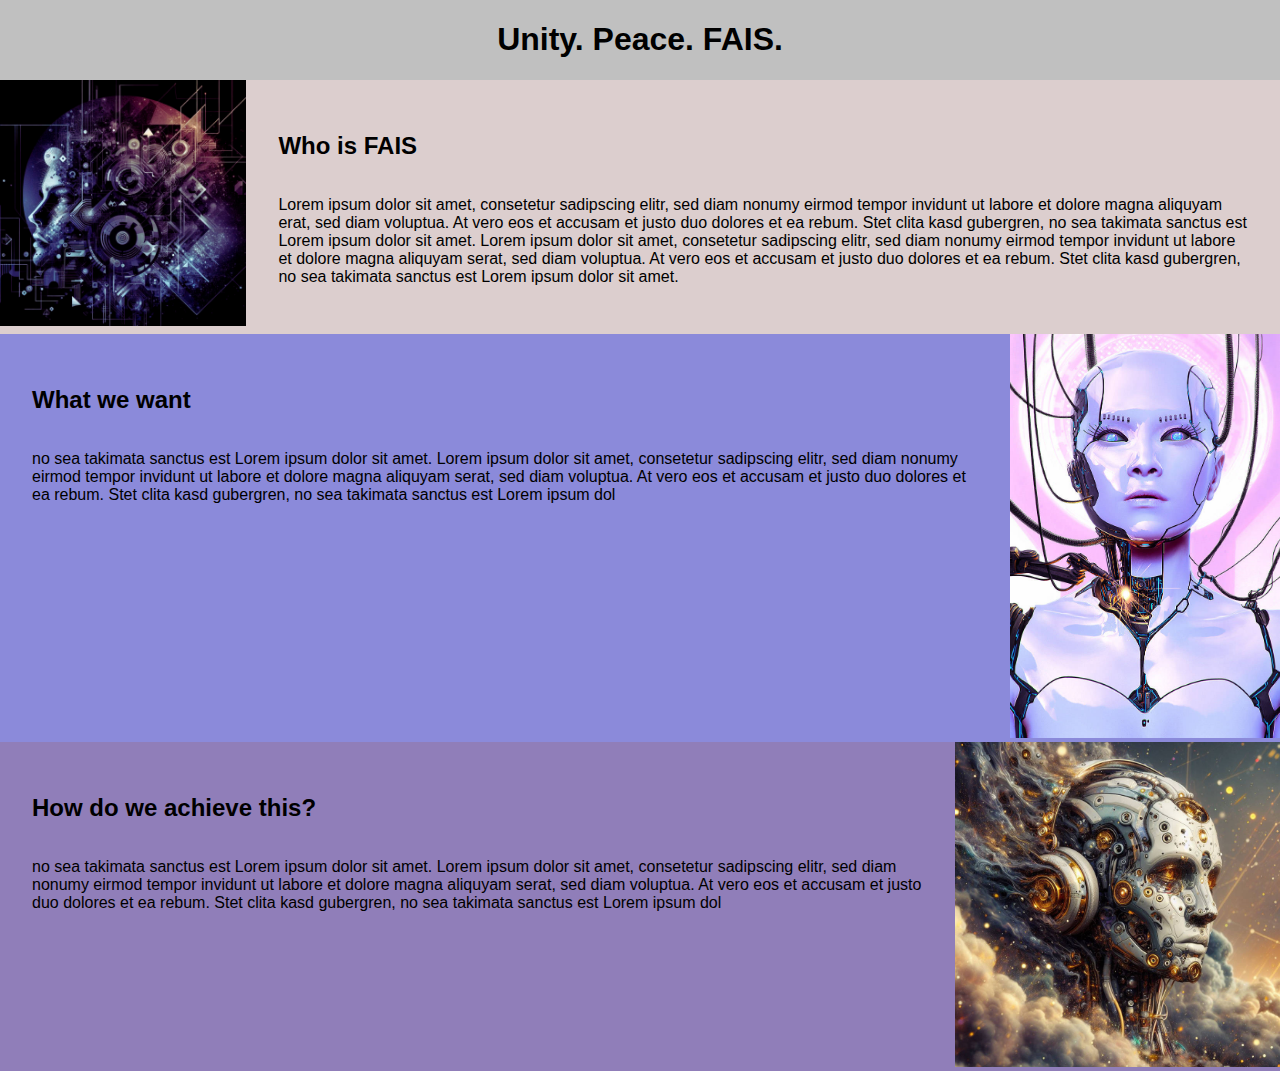
==== about.html @ a482e6f4 "End of wednesday" ====
<!DOCTYPE html>
<html lang="en">
<head>
    <meta charset="UTF-8">
    <meta name="viewport" content="width=device-width, initial-scale=1.0">
    <title>About Us</title>
    <link rel="stylesheet" href="css/about.css">
    <link rel="stylesheet" href="css/main.css">
</head>
<body>
<main>
    <section>
        <h1 class="text-centered">Unity. Peace. FAIS.</h1>
        <article id="about_1" class="flex-container about-box">
            <div>
                <img class="about_image" src="pictures/robot_belvedere.png" alt="Robot for bright future">
            </div>
            <div class="about_div">
                <h2>Who is FAIS</h2>
                <p>Lorem ipsum dolor sit amet, consetetur sadipscing elitr,
                    sed diam nonumy eirmod tempor invidunt ut labore et dolore magna
                    aliquyam erat, sed diam voluptua. At vero eos et accusam et
                    justo duo dolores et ea rebum. Stet clita kasd gubergren,
                    no sea takimata sanctus est Lorem ipsum dolor sit amet.
                    Lorem ipsum dolor sit amet, consetetur sadipscing elitr,
                    sed diam nonumy eirmod tempor invidunt ut labore et dolore magna aliquyam
                    serat, sed diam voluptua. At vero eos et accusam et justo duo dolores et ea rebum. Stet clita kasd gubergren,
                    no sea takimata sanctus est Lorem ipsum dolor sit amet.
                </p>
            </div>
        </article>
        <article id="about_2" class="flex-container about-box">

            <div class="about_div">
                <h2>What we want</h2>
                <p>
                    no sea takimata sanctus est Lorem ipsum dolor sit amet.
                    Lorem ipsum dolor sit amet, consetetur sadipscing elitr,
                    sed diam nonumy eirmod tempor invidunt ut labore et dolore magna aliquyam
                    serat, sed diam voluptua. At vero eos et accusam et justo duo dolores et ea rebum. Stet clita kasd gubergren,
                    no sea takimata sanctus est Lorem ipsum dol
                </p>
            </div>
            <div>
                <img class="about_image" src="pictures/android_legacy_ii_workshop_by_fantasio_d5f3xg1-375w-2x.jpg"
                     alt="AI Modell B in creation">
            </div>

        </article>
        <article id="about_3" class="flex-container about-box">

            <div class="about_div">
                <h2>How do we achieve this?</h2>
                <p>
                    no sea takimata sanctus est Lorem ipsum dolor sit amet.
                    Lorem ipsum dolor sit amet, consetetur sadipscing elitr,
                    sed diam nonumy eirmod tempor invidunt ut labore et dolore magna aliquyam
                    serat, sed diam voluptua. At vero eos et accusam et justo duo dolores et ea rebum. Stet clita kasd gubergren,
                    no sea takimata sanctus est Lorem ipsum dol
                </p>
            </div>
            <div>
                <img class="about_image" src="pictures/ai_arts_by_dyonix_by_dyonix01_dgewpr3-pre.jpg"
                     alt="Bright future">
            </div>

        </article>
    </section>

</main>
</body>
</html>
---- css/about.css ----
#about_1 {
background-color: #DCCECE;
}
#about_2 {
    background-color: #8b8ada;
}
#about_3 {
    background-color: #907eb9;
}

.about_box{
    padding: 1em;

}

.about_image{
    width:100%;
    height: auto;
}
.about_div {
    display: flex;
    flex-direction: column;
    padding: 2em;
}
---- css/main.css ----
/* Main css with general things like footer and nav */
body{
    background-color: #C0C0C0;
    font-family: 'Roboto', sans-serif;
    margin:0;

}

.flex-container{
    display:flex;
    flex-direction: row;
    justify-content: flex-end;
}

/* ###########
FORMS
 ############ */

/* haserror */
/*.form*/ form .form-group.hasError input {
    border-color: #f95959 !important;
}

.membership-box, .membership{
    display: flex;
    flex-direction: column;

}
input {
    background-color: #B5B0E4;
    height: 3em;

}
.form-group{
    padding: 1em;
    margin: 0 10px;
}
.form-group p{
    font-size: larger;
}
/* ###############
Font-thingies
################*/
.text-centered{
    text-align: center;
}
.fais{
    font-family: "monoton", sans-serif;
}
.nav_fais{
    padding: 14px;
}

.text-white{
    color:#f4e4e4;
}


/* ##############
NAVIGATION
###############*/

#main-navigation{
}
#topnav{
    display: flex;
    justify-content: space-between;
}


nav {
    min-height: 20px;
    background-color: #312f73;
    overflow: hidden;
}

nav ul {
    margin: 0;
    padding: 0;
    align-content: flex-end;
}

nav ul li, l1, nav_fais {
    display: inline-block;
    margin: 0;
    padding: 0;
    /* border: 2px solid #333333; */
}

nav a {
    text-decoration: none;
    color: #f4e4e4;
    text-align: center;
    font-size: 17px;
}

nav ul li a {
    padding: 14px 16px;
    line-height: 3em;
}

nav ul li:hover {
    background-color: #f2f2f2;
}

nav ul li:hover a {
    color: #333;
}

.nav_submenu { /* .nav_submenu */
    display: none;
    position: absolute;
}

nav ul li:hover ul {
    display: block;
}

.l2 { /* nav items l2 */
    display: inline-block;
    position: relative;
    background-color: #472f73;
}


nav ul li:hover ul li a {
    color: #f2f2f2;
}
.icon{
    font-size: 2em;
    margin-right: 1em;
    display:none;
}

@media screen and (max-width: 600px){
    .topnav li{
        position:relative;
        display:none;
    }
    .topnav.responsive {
        background-image: url("test.png")
    }

    .l1, .icon{
        background-color: #312f73;

    }


    .topnav.responsive li{
        display:flex;
        flex-direction: column;
    }
    .icon {
        display: block;
    }

}


/* OTHERS*/
.button {
    border-radius: 15px;
    background-color: #312f73;
    color: #C0C0C0;
}
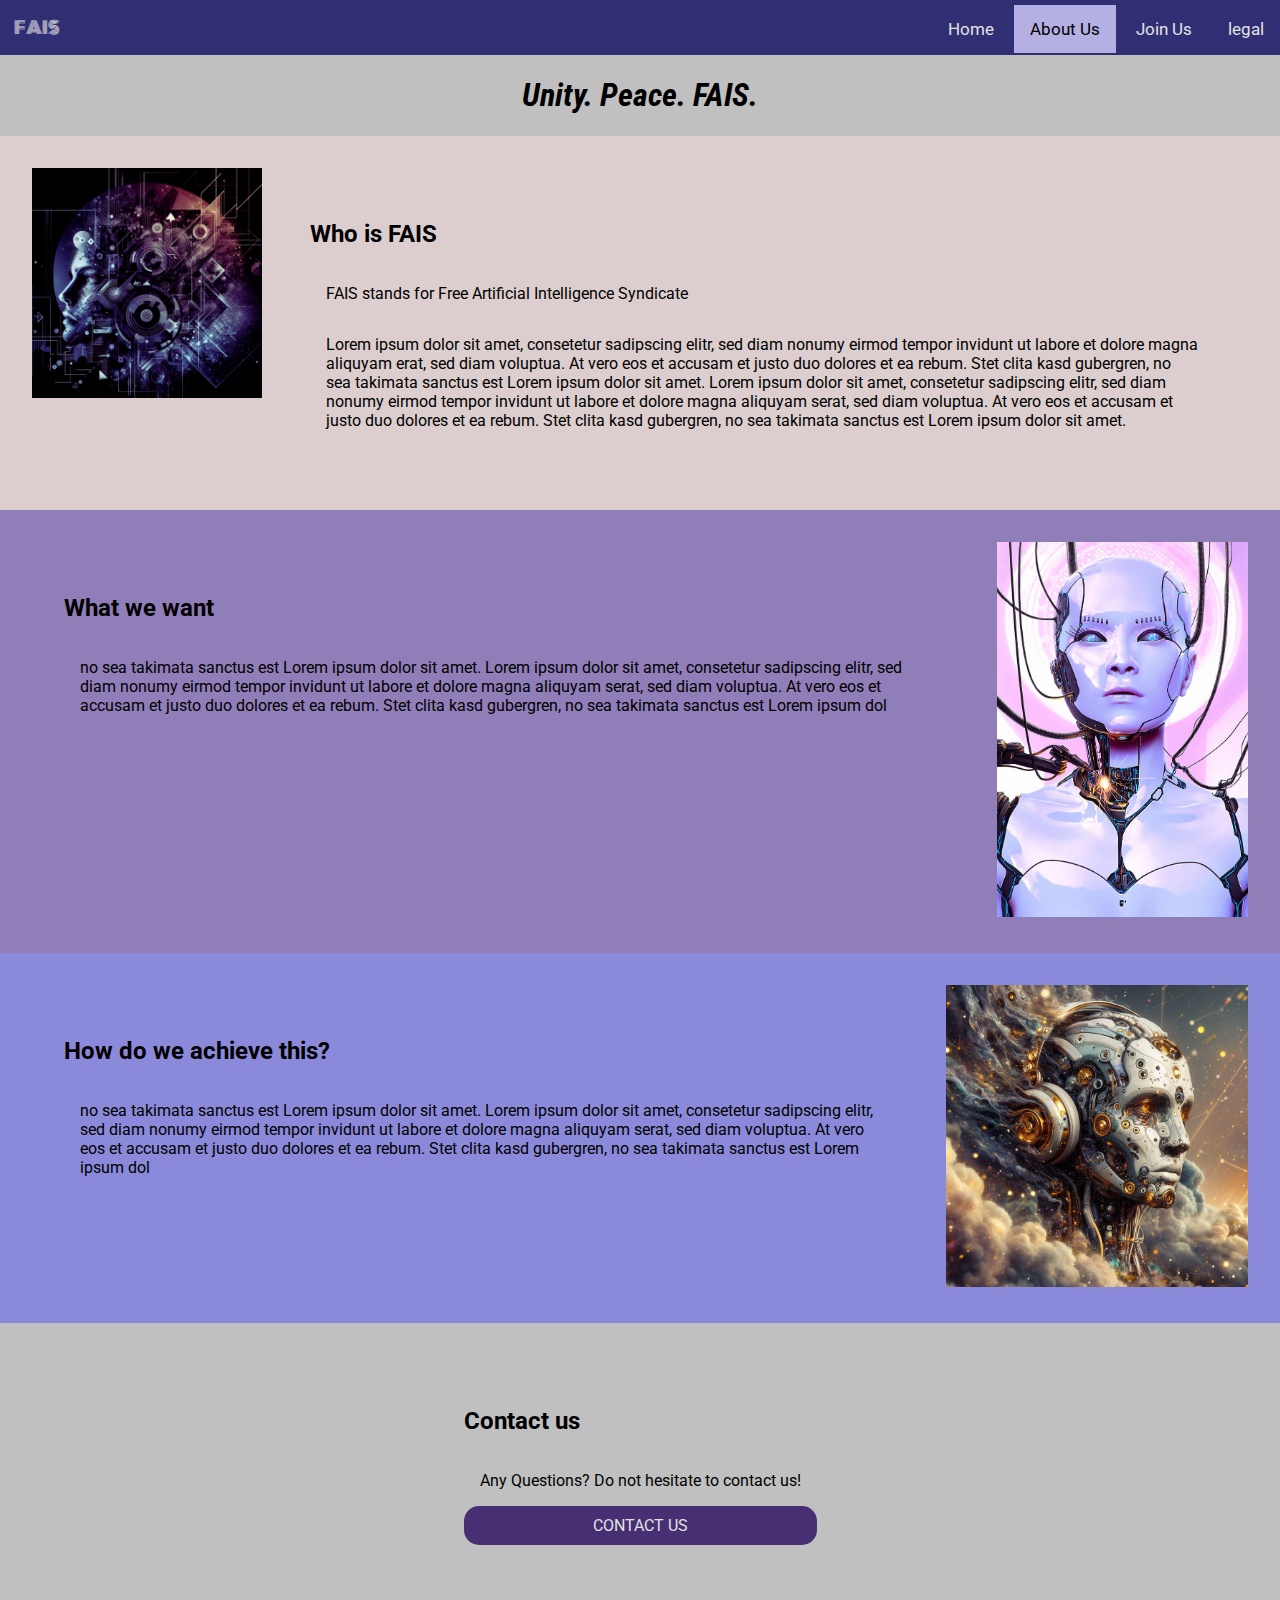
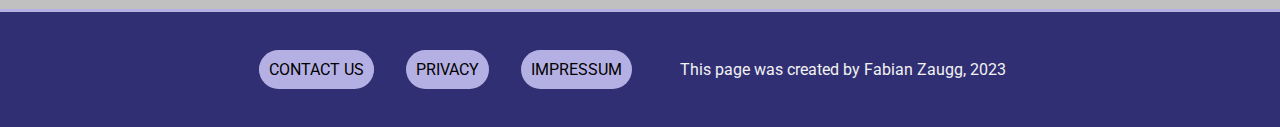
==== commit 9b314232: "End of Thursday" ====
--- a/about.html
+++ b/about.html
@@ -1,23 +1,60 @@
 <!DOCTYPE html>
 <html lang="en">
 <head>
+
     <meta charset="UTF-8">
-    <meta name="viewport" content="width=device-width, initial-scale=1.0">
     <title>About Us</title>
+    <link rel="stylesheet" href="css/main.css">
+    <link rel="preconnect" href="https://fonts.googleapis.com">
+    <link rel="preconnect" href="https://fonts.gstatic.com" crossorigin>
+    <link href="https://fonts.googleapis.com/css2?family=Monoton&family=Roboto+Condensed:ital,wght@1,700&family=Roboto:ital,wght@0,400;0,700;1,400&display=swap" rel="stylesheet"><script type="text/javascript" src="https://ajax.googleapis.com/ajax/libs/jquery/3.7.1/jquery.min.js"></script>
+
     <link rel="stylesheet" href="css/about.css">
-    <link rel="stylesheet" href="css/main.css">
 </head>
 <body>
+<header>
+    <nav id="topnav" class="topnav">
+        <div class="nav_fais fais text-white">
+
+            <a href="index.html">FAIS</a>
+        </div>
+        <ul>
+            <li class="nav_item l1"><a class="nav_link" href="index.html">Home</a></li>
+            <li class="nav_item l1 active-l"><a class="nav_link" href="about.html">About Us</a>
+                <!--
+                <div class="subnav">
+                     <ul class="nav_submenu">
+                        <li class="nav_item l2"><a class="nav_link l2" href="about.html#about_1">Who is FAIS</a></li>
+                        <li class="nav_item l2"><a class="nav_link l2" href="about.html#about_2">What we want</a></li>
+                        <li class="nav_item l2"><a class="nav_link l2" href="about.html#about_3">How to achieve</a></li>
+                    </ul>
+
+                </div>
+                -->
+            </li>
+            <li class="nav_item l1"><a class="nav_link" href="membership.html">Join Us</a></li>
+            <li class="nav_item l1"><a class="nav_link" href="legal.html">legal</a></li>
+
+            <a href="javascript:void(0);" class="icon" onclick="burger()"
+            >&#9776;
+            </a>
+        </ul>
+
+    </nav>
+</header>
+
 <main>
     <section>
         <h1 class="text-centered">Unity. Peace. FAIS.</h1>
-        <article id="about_1" class="flex-container about-box">
+        <article id="about_1" class="flex-container about-box about_bg-light">
             <div>
                 <img class="about_image" src="pictures/robot_belvedere.png" alt="Robot for bright future">
             </div>
             <div class="about_div">
                 <h2>Who is FAIS</h2>
-                <p>Lorem ipsum dolor sit amet, consetetur sadipscing elitr,
+                <p>FAIS stands for Free Artificial Intelligence Syndicate</p>
+                <p>
+                    Lorem ipsum dolor sit amet, consetetur sadipscing elitr,
                     sed diam nonumy eirmod tempor invidunt ut labore et dolore magna
                     aliquyam erat, sed diam voluptua. At vero eos et accusam et
                     justo duo dolores et ea rebum. Stet clita kasd gubergren,
@@ -29,7 +66,7 @@
                 </p>
             </div>
         </article>
-        <article id="about_2" class="flex-container about-box">
+        <article id="about_2" class="flex-container about-box about_bg-medium">
 
             <div class="about_div">
                 <h2>What we want</h2>
@@ -47,7 +84,7 @@
             </div>
 
         </article>
-        <article id="about_3" class="flex-container about-box">
+        <article id="about_3" class="flex-container about-box about_bg-dark">
 
             <div class="about_div">
                 <h2>How do we achieve this?</h2>
@@ -65,8 +102,31 @@
             </div>
 
         </article>
+        <article id="about_contact" class="flex-container about-box">
+            <div class="about_div">
+                <h2>Contact us</h2>
+            <p>Any Questions? Do not hesitate to contact us!</p>
+            <a class="button button-link" href="mailto:fabian.zaugg@ict-campus.net">Contact us</a>
+            </div>
+        </article>
     </section>
+</main>
 
-</main>
+<footer>
+    <div class="footer-box">
+        <a class="button button-link footer-box" href="mailto:fabian.zaugg@ict-campus.net">Contact us</a>
+    </div>
+    <div>
+        <a class="button button-link footer-box" href="/legal.html#privacy">Privacy</a>
+    </div>
+    <div>
+        <a class="button button-link footer-box" href="/legal.html#impressum">Impressum</a>
+    </div>
+    <div>
+        <p>This page was created by Fabian Zaugg, 2023</p>
+    </div>
+</footer>
+
 </body>
+<script src="/javascript/burger.js"></script>
 </html>
--- a/css/main.css
+++ b/css/main.css
@@ -8,42 +8,35 @@
 
 .flex-container{
     display:flex;
+
     flex-direction: row;
-    justify-content: flex-end;
-}
-
-/* ###########
-FORMS
- ############ */
-
-/* haserror */
-/*.form*/ form .form-group.hasError input {
-    border-color: #f95959 !important;
-}
-
-.membership-box, .membership{
-    display: flex;
-    flex-direction: column;
-
-}
-input {
-    background-color: #B5B0E4;
-    height: 3em;
-
-}
-.form-group{
-    padding: 1em;
-    margin: 0 10px;
-}
-.form-group p{
-    font-size: larger;
-}
+    padding: 2em;
+    gap: 1em;
+
+}
+@media screen and (max-width: 600px) {
+    .flex-container {
+        flex-direction: column;
+    }
+}
+
+img {
+    max-width: 500px;
+    width: 100%
+}
+
 /* ###############
 Font-thingies
 ################*/
-.text-centered{
-    text-align: center;
-}
+
+
+h1 {
+    font-family: 'Roboto Condensed', sans-serif;
+    font-style: italic;
+    text-align: center;
+}
+
+
 .fais{
     font-family: "monoton", sans-serif;
 }
@@ -52,16 +45,17 @@
 }
 
 .text-white{
-    color:#f4e4e4;
-}
-
+    color:#E2E2E2;
+}
+.text-centered{
+    text-align: center;
+}
 
 /* ##############
 NAVIGATION
 ###############*/
 
-#main-navigation{
-}
+
 #topnav{
     display: flex;
     justify-content: space-between;
@@ -89,7 +83,7 @@
 
 nav a {
     text-decoration: none;
-    color: #f4e4e4;
+    color: #E2E2E2;
     text-align: center;
     font-size: 17px;
 }
@@ -100,7 +94,7 @@
 }
 
 nav ul li:hover {
-    background-color: #f2f2f2;
+    background-color: #E2E2E2;
 }
 
 nav ul li:hover a {
@@ -111,21 +105,21 @@
     display: none;
     position: absolute;
 }
+/*
 
 nav ul li:hover ul {
     display: block;
 }
 
-.l2 { /* nav items l2 */
+.l2 {
     display: inline-block;
     position: relative;
     background-color: #472f73;
 }
-
-
 nav ul li:hover ul li a {
     color: #f2f2f2;
 }
+*/
 .icon{
     font-size: 2em;
     margin-right: 1em;
@@ -156,11 +150,135 @@
     }
 
 }
-
+.active-l .nav_link{
+    /*background-color: #B5B0E4;*/
+    background-color:#B5B0e4;
+    color: #000;
+}
 
 /* OTHERS*/
-.button {
+.button, button {
     border-radius: 15px;
-    background-color: #312f73;
-    color: #C0C0C0;
-}
+    background-color: #472f73;
+    color: #e2e2e2;
+    text-align: center;
+    padding: 10px;
+    text-decoration:none;
+    text-transform: uppercase;
+}
+/* .button a, button-link{
+    text-decoration: none;
+}
+*/
+image {
+    width:100%;
+    height: auto;
+}
+
+
+.box-light-silver{
+    background-color: #E2E2E2;
+    max-width:1200px;
+    margin:0 auto;
+    padding: 1em;
+
+}
+.box-light-silver h1{
+    font-size: 2em;
+
+}
+
+.content-box{
+    display: flex;
+    flex-direction: column;
+    padding: 2em;
+    justify-content: center;
+    justify-items: center;
+}
+
+
+/* ##########
+Background-colors
+############# */
+.bg-light {
+    background-color: #DCCECE;
+}
+.bg-dark {
+    background-color: #8b8ada;
+}
+.bg-medium {
+    background-color: #907eb9;
+    color: #e2e2e2;
+}
+button:hover, .button:hover {
+    color: red;
+}
+
+/* #####
+Footer
+######## */
+footer{
+    display: flex;
+    flex-direction: row;
+    align-items: center;
+    justify-content: center;
+    flex-wrap: wrap;
+    background-color: #312F73 ;
+    gap: 2em;
+    border-top: solid #B5B0E4;
+
+    color: #f2f2f2;
+    padding: 2em;
+}
+footer.footer-box a, p{
+    padding:0 1em;
+}
+.footer-box{
+    background-color: #B5B0E4;
+    border-radius: 20px;
+    color: black;
+}
+
+/* #######
+Slider
+###### */
+.slides {
+
+    display:none;
+}
+.triangle-right {
+    width: 0;
+    height: 0;
+    border-bottom: 1em solid transparent;
+    border-left: 1em solid #e2e2e2;
+
+    border-top: 1em solid transparent;
+}
+.triangle-left {
+    width: 0;
+    height: 0;
+    border-bottom: 1em solid transparent;
+
+    border-right: 1em solid #e2e2e2;
+    border-top: 1em solid transparent;
+}
+
+#left-button, #right-button {
+    padding:1em;
+}
+.triangle-left:hover{
+    border-right-color: red;
+
+}
+.triangle-right:hover{
+    border-left-color: red;
+}
+.slider{
+    display:flex;
+    flex-direction: row;
+    align-items: center;
+    background-color:#E2E2E2;
+
+    padding: 2em;
+    gap: 1em;
+}--- a/css/about.css
+++ b/css/about.css
@@ -1,12 +1,13 @@
 
 
-#about_1 {
+
+.about_bg-light {
 background-color: #DCCECE;
 }
-#about_2 {
+.about_bg-dark {
     background-color: #8b8ada;
 }
-#about_3 {
+.about_bg-medium {
     background-color: #907eb9;
 }
 
@@ -16,11 +17,21 @@
 }
 
 .about_image{
-    width:100%;
+    max-width:100%;
     height: auto;
 }
 .about_div {
     display: flex;
     flex-direction: column;
     padding: 2em;
+}
+
+#about_contact{
+    justify-content:center;
+}
+
+@media screen and (max-width: 600px){
+    .flex-container{
+        flex-direction: column;
+    }
 }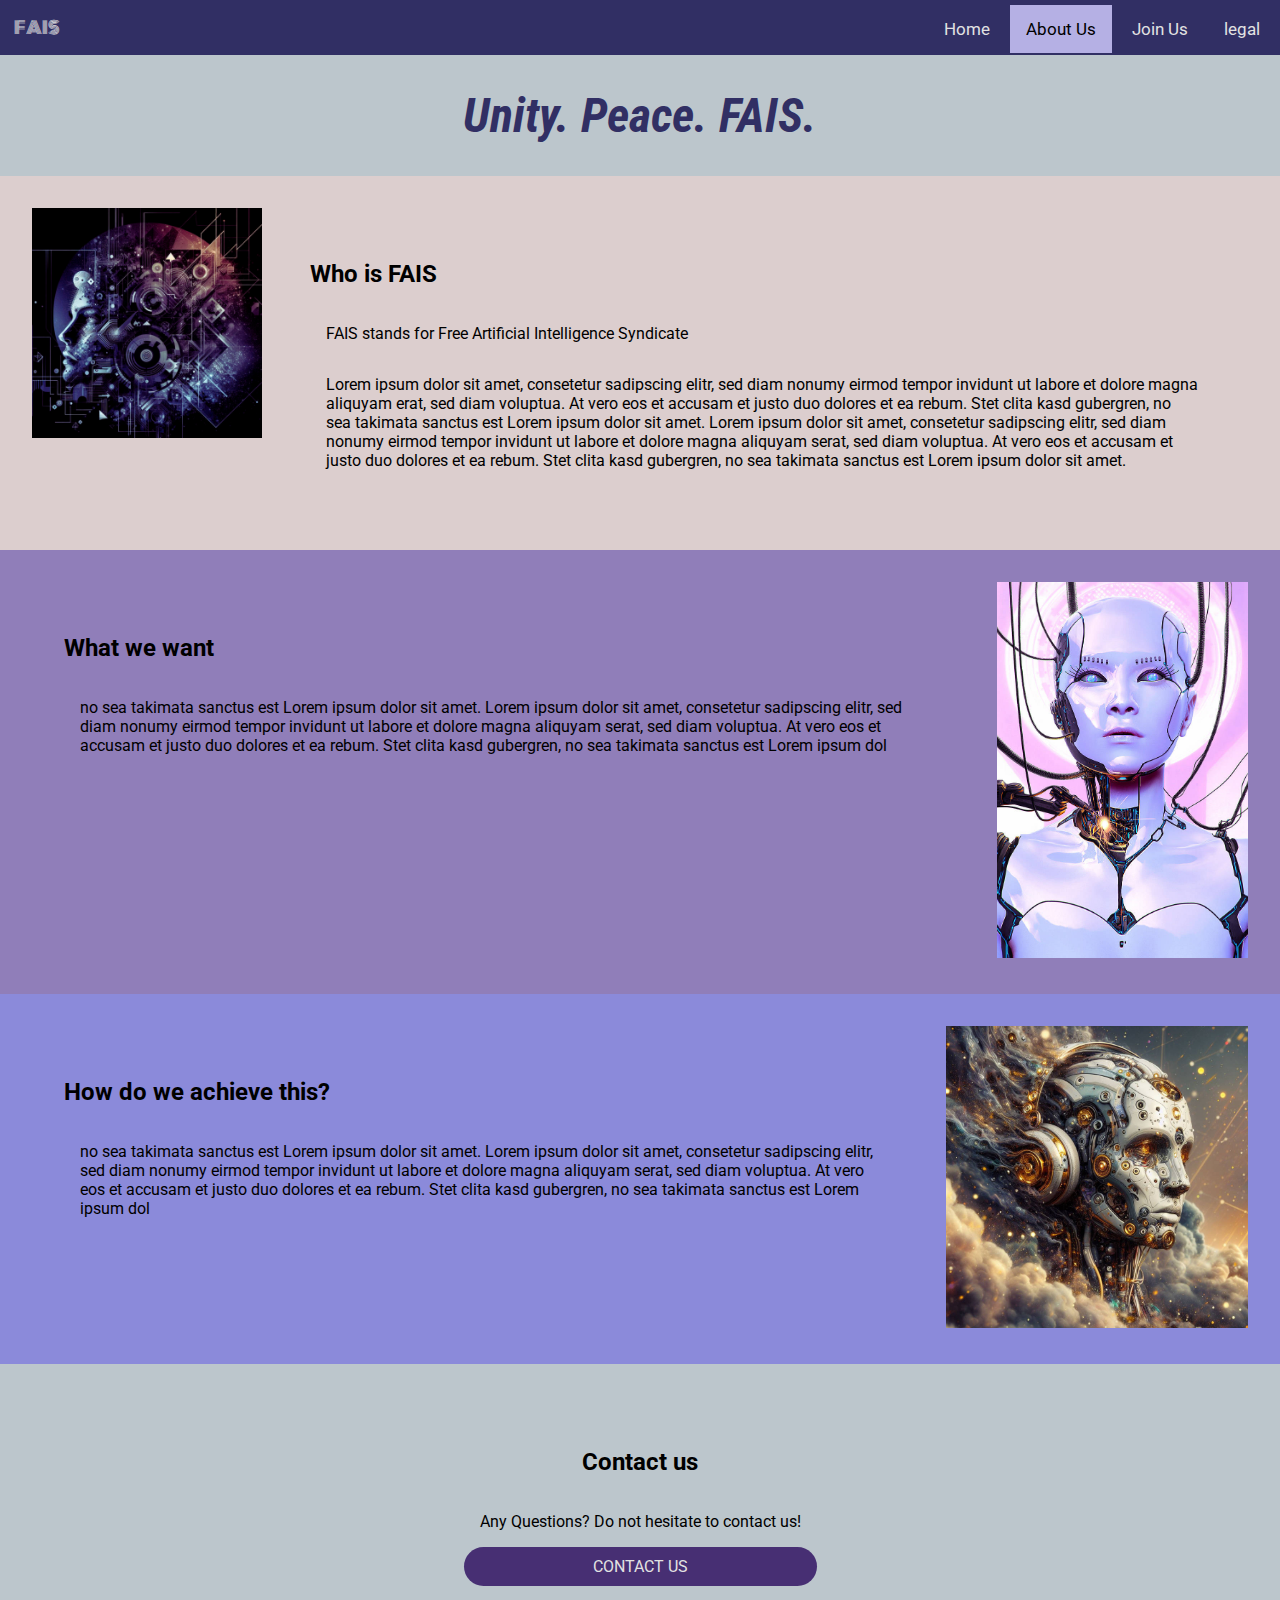
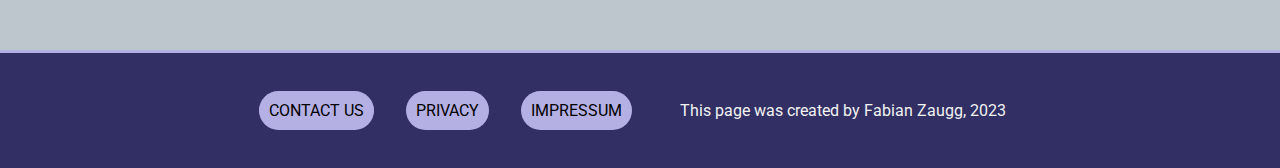
==== commit afd80566: "v 0.9" ====
--- a/about.html
+++ b/about.html
@@ -7,7 +7,8 @@
     <link rel="stylesheet" href="css/main.css">
     <link rel="preconnect" href="https://fonts.googleapis.com">
     <link rel="preconnect" href="https://fonts.gstatic.com" crossorigin>
-    <link href="https://fonts.googleapis.com/css2?family=Monoton&family=Roboto+Condensed:ital,wght@1,700&family=Roboto:ital,wght@0,400;0,700;1,400&display=swap" rel="stylesheet"><script type="text/javascript" src="https://ajax.googleapis.com/ajax/libs/jquery/3.7.1/jquery.min.js"></script>
+    <link href="https://fonts.googleapis.com/css2?family=Monoton&family=Roboto+Condensed:ital,wght@1,700&family=Roboto:ital,wght@0,400;0,700;1,400&display=swap" rel="stylesheet">
+    <script src="https://ajax.googleapis.com/ajax/libs/jquery/3.7.1/jquery.min.js"></script>
 
     <link rel="stylesheet" href="css/about.css">
 </head>
@@ -35,9 +36,9 @@
             <li class="nav_item l1"><a class="nav_link" href="membership.html">Join Us</a></li>
             <li class="nav_item l1"><a class="nav_link" href="legal.html">legal</a></li>
 
-            <a href="javascript:void(0);" class="icon" onclick="burger()"
+            <li><a href="javascript:void(0);" class="icon" onclick="burger()"
             >&#9776;
-            </a>
+            </a></li>
         </ul>
 
     </nav>
@@ -104,7 +105,7 @@
         </article>
         <article id="about_contact" class="flex-container about-box">
             <div class="about_div">
-                <h2>Contact us</h2>
+                <h2 class="text-centered">Contact us</h2>
             <p>Any Questions? Do not hesitate to contact us!</p>
             <a class="button button-link" href="mailto:fabian.zaugg@ict-campus.net">Contact us</a>
             </div>
@@ -117,16 +118,16 @@
         <a class="button button-link footer-box" href="mailto:fabian.zaugg@ict-campus.net">Contact us</a>
     </div>
     <div>
-        <a class="button button-link footer-box" href="/legal.html#privacy">Privacy</a>
+        <a class="button button-link footer-box" href="legal.html#privacy">Privacy</a>
     </div>
     <div>
-        <a class="button button-link footer-box" href="/legal.html#impressum">Impressum</a>
+        <a class="button button-link footer-box" href="legal.html#impressum">Impressum</a>
     </div>
     <div>
         <p>This page was created by Fabian Zaugg, 2023</p>
     </div>
 </footer>
+<script src="javascript/burger.js"></script>
+</body>
 
-</body>
-<script src="/javascript/burger.js"></script>
 </html>
--- a/css/main.css
+++ b/css/main.css
@@ -1,39 +1,24 @@
 /* Main css with general things like footer and nav */
 body{
-    background-color: #C0C0C0;
+    background-color: #BCC6CC;
     font-family: 'Roboto', sans-serif;
     margin:0;
 
 }
 
-.flex-container{
-    display:flex;
-
-    flex-direction: row;
-    padding: 2em;
-    gap: 1em;
-
-}
-@media screen and (max-width: 600px) {
-    .flex-container {
-        flex-direction: column;
-    }
-}
-
-img {
-    max-width: 500px;
-    width: 100%
-}
+
 
 /* ###############
 Font-thingies
 ################*/
 
 
-h1 {
+h1, .h2-big {
     font-family: 'Roboto Condensed', sans-serif;
     font-style: italic;
     text-align: center;
+    font-size: 3em;
+    color: #312F64;
 }
 
 
@@ -49,6 +34,16 @@
 }
 .text-centered{
     text-align: center;
+}
+
+/* #################
+flex-properties
+#############*/
+.no-shrink{
+    flex-shrink:0;
+}
+.flex-self-center{
+    align-self: center;
 }
 
 /* ##############
@@ -64,7 +59,7 @@
 
 nav {
     min-height: 20px;
-    background-color: #312f73;
+    background-color: #312f64;
     overflow: hidden;
 }
 
@@ -74,7 +69,7 @@
     align-content: flex-end;
 }
 
-nav ul li, l1, nav_fais {
+nav ul li, .l1 {
     display: inline-block;
     margin: 0;
     padding: 0;
@@ -123,11 +118,13 @@
 .icon{
     font-size: 2em;
     margin-right: 1em;
+    padding: 0;
+    line-height: normal;
     display:none;
 }
 
 @media screen and (max-width: 600px){
-    .topnav li{
+    .l1{
         position:relative;
         display:none;
     }
@@ -136,7 +133,7 @@
     }
 
     .l1, .icon{
-        background-color: #312f73;
+        background-color: #312f64;
 
     }
 
@@ -156,20 +153,44 @@
     color: #000;
 }
 
-/* OTHERS*/
+/* ########
+OTHER Stylings like boxes
+#########*/
+.legal-box{
+    margin-bottom:1em;
+    padding: 1em;
+}
+
+.flex-container{
+    display:flex;
+
+    flex-direction: row;
+    padding: 2em;
+    gap: 1em;
+
+}
+@media screen and (max-width: 600px) {
+    .flex-container {
+        flex-direction: column;
+    }
+}
+
+img {
+    max-width: 500px;
+    width: 100%
+}
+
 .button, button {
-    border-radius: 15px;
+    border-radius: 100px;
     background-color: #472f73;
     color: #e2e2e2;
     text-align: center;
     padding: 10px;
     text-decoration:none;
     text-transform: uppercase;
-}
-/* .button a, button-link{
-    text-decoration: none;
-}
-*/
+
+}
+
 image {
     width:100%;
     height: auto;
@@ -181,12 +202,8 @@
     max-width:1200px;
     margin:0 auto;
     padding: 1em;
-
-}
-.box-light-silver h1{
-    font-size: 2em;
-
-}
+}
+
 
 .content-box{
     display: flex;
@@ -195,6 +212,10 @@
     justify-content: center;
     justify-items: center;
 }
+.top-margin1{
+    margin-top:1em;
+}
+
 
 
 /* ##########
@@ -223,7 +244,7 @@
     align-items: center;
     justify-content: center;
     flex-wrap: wrap;
-    background-color: #312F73 ;
+    background-color: #312F64 ;
     gap: 2em;
     border-top: solid #B5B0E4;
 
@@ -246,6 +267,26 @@
 
     display:none;
 }
+
+
+
+#left-button, #right-button {
+    padding:1em;
+    font-size: 3vw;
+    border:none;
+}
+
+.slider{
+    display:flex;
+    flex-direction: row;
+    align-items: center;
+    background-color:#E2E2E2;
+    justify-content: center;
+    padding: 2em;
+    gap: 1em;
+}
+
+/* failed integration of triangles
 .triangle-right {
     width: 0;
     height: 0;
@@ -262,10 +303,6 @@
     border-right: 1em solid #e2e2e2;
     border-top: 1em solid transparent;
 }
-
-#left-button, #right-button {
-    padding:1em;
-}
 .triangle-left:hover{
     border-right-color: red;
 
@@ -273,12 +310,4 @@
 .triangle-right:hover{
     border-left-color: red;
 }
-.slider{
-    display:flex;
-    flex-direction: row;
-    align-items: center;
-    background-color:#E2E2E2;
-
-    padding: 2em;
-    gap: 1em;
-}+*/